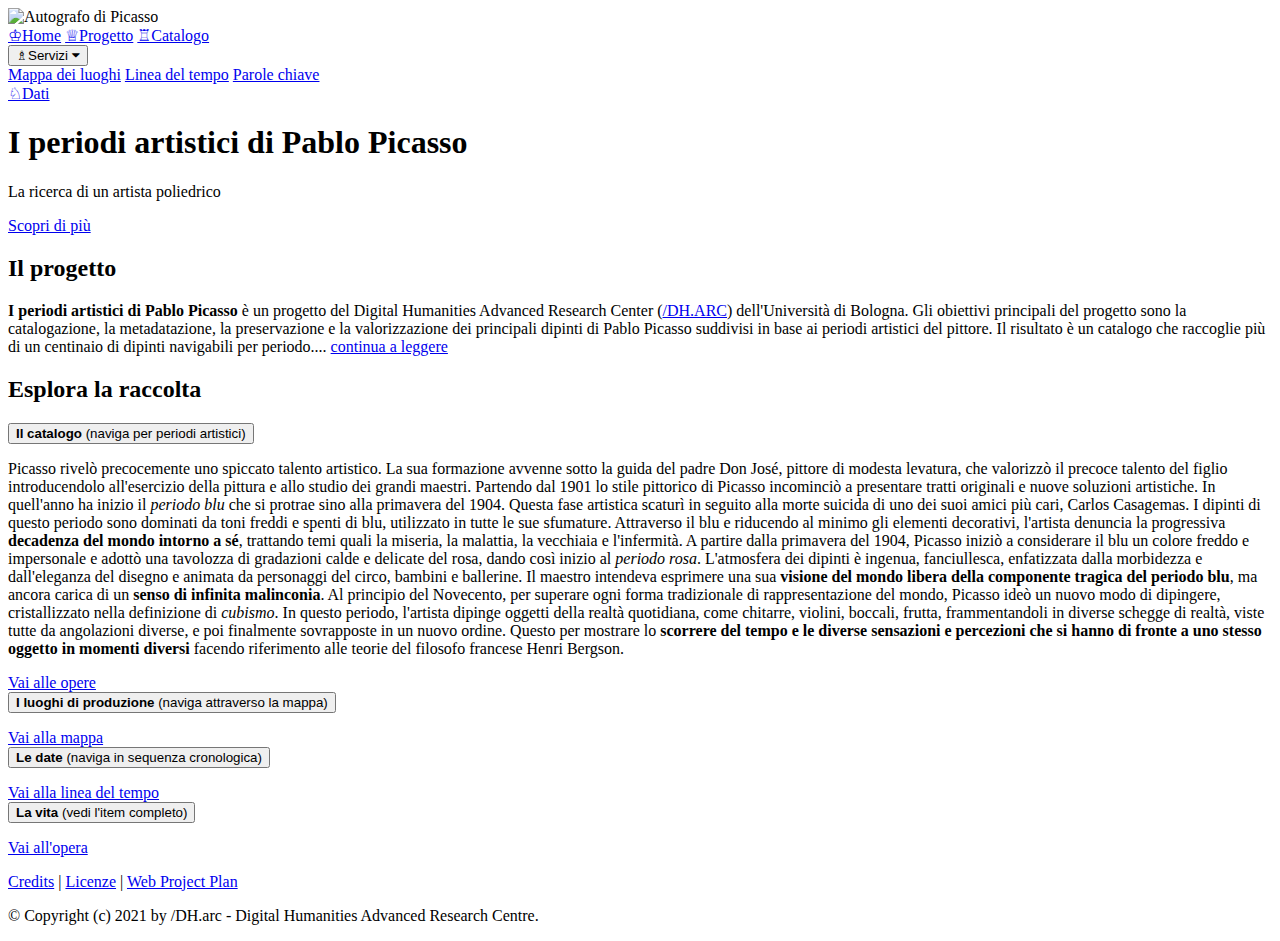
==== index.html @ 27cebf6b "Add files via upload" ====
<!DOCTYPE html>
<html lang="it">
  <head>
    <title>I periodi artistici di Pablo Picasso</title>
    <meta charset="UTF-8" />
    <meta name="viewport" content="width=device-width, initial-scale=1" />
    <link rel="stylesheet" type="text/css" href="style/style.css" />
    <link rel="stylesheet" href="https://cdnjs.cloudflare.com/ajax/libs/font-awesome/4.7.0/css/font-awesome.min.css">
  </head>
  <body>
    <!-- header -->
   <header>
     <div class="header">
        <img src="img/layout/header.png" class="center responsive" alt="Autografo di Picasso" />
      </div>
   </header>
    <!-- navigation bar -->
    <nav>
      <div class="topnav">
        <a href="#" class="active" title="Link alla home">&#9812;Home</a>
        <a href="#" title="Link al progetto">&#9813;Progetto</a>
        <a href="list-items.html" title="Link al catalogo">&#9814;Catalogo</a>
        <div class="dropdown">
          <button class="dropbtn">&#9815;Servizi <i class="fa fa-caret-down"></i></button>
            <div class="dropdown-content">
                <a href="https://leafletjs.com/index.html" title="Link alla mappa su Leaflet" target="_blank">Mappa dei luoghi</a>
                <a href="https://timeline.knightlab.com/" title="Link alla linea del tempo da Knight Lab" target="_blank">Linea del tempo</a>
                <a href="https://tagcrowd.com/" title="Link al tag cloud su Tag Crowd" target="_blank">Parole chiave</a>
            </div>
        </div>
        <a href="https://collectionbuilder.github.io/collectionbuilder-gh/data.html" target="blank" title="Link ai dati da CollectionBuilder">&#9816;Dati</a>
      </div>
    </nav>
    <!-- hero img -->
     <div class="hero-image">
      <div class="hero-text">
        <h1>I periodi artistici di Pablo Picasso</h1>
        <p>La ricerca di un artista poliedrico</p>
        <a href="#scopri-di-piu" class="btn default" title="Scopri di più">Scopri di più</a>
      </div>
    </div>
   <!-- 1 column -->
    <section>
    <div class="row bg-gray" id="scopri-di-piu">
      <div class="column">
        <h2>Il progetto</h2>
        <p>
          <b>I periodi artistici di Pablo Picasso</b> è un progetto del Digital
          Humanities Advanced Research Center (<a
            href="https://centri.unibo.it/dharc/en"
            title="Link al Centro di ricerca Dharc"
            target="_blank">/DH.ARC</a
          >) dell'Università di Bologna. Gli obiettivi principali del progetto
          sono la catalogazione, la metadatazione, la preservazione e la
          valorizzazione dei principali dipinti di Pablo Picasso suddivisi in
          base ai periodi artistici del pittore. Il risultato è un catalogo che
          raccoglie più di un centinaio di dipinti navigabili per periodo.... <a href="#">continua a leggere</a>
        </p>
      </div>
    </div>
  </section>
    <!-- 1 column -->
   </section>
    <div class="row bg-pink">
      <div class="column">
        <h2 class="txt-light">Esplora la raccolta</h2>
        <!-- accordion -->
        <!-- periodo blu -->
        <button class="accordion"><b>Il catalogo</b> <span> (naviga per periodi artistici)</span></button>
        <div class="panel">
          <p>
            Picasso rivelò precocemente uno spiccato talento artistico. La sua
            formazione avvenne sotto la guida del padre Don José, pittore di
            modesta levatura, che valorizzò il precoce talento del figlio
            introducendolo all'esercizio della pittura e allo studio dei grandi
            maestri.
                        Partendo dal 1901 lo stile pittorico di Picasso incominciò a
            presentare tratti originali e nuove soluzioni artistiche. In
            quell'anno ha inizio il <i>periodo blu</i> che si protrae sino alla
            primavera del 1904. Questa fase artistica scaturì in seguito alla
            morte suicida di uno dei suoi amici più cari, Carlos Casagemas. I
            dipinti di questo periodo sono dominati da toni freddi e spenti di
            blu, utilizzato in tutte le sue sfumature. Attraverso il blu e
            riducendo al minimo gli elementi decorativi, l'artista denuncia la
            progressiva <b>decadenza del mondo intorno a sé</b>, trattando temi
            quali la miseria, la malattia, la vecchiaia e l'infermità.
                        A partire dalla primavera del 1904, Picasso iniziò a considerare il
            blu un colore freddo e impersonale e adottò una tavolozza di
            gradazioni calde e delicate del rosa, dando così inizio al
            <i>periodo rosa</i>. L'atmosfera dei dipinti è ingenua,
            fanciullesca, enfatizzata dalla morbidezza e dall'eleganza del
            disegno e animata da personaggi del circo, bambini e ballerine. Il
            maestro intendeva esprimere una sua
            <b>visione del mondo libera della componente tragica del periodo
              blu</b>, ma ancora carica di un <b>senso di infinita malinconia</b>.
              Al principio del Novecento, per superare ogni forma tradizionale di
            rappresentazione del mondo, Picasso ideò un nuovo modo di dipingere,
            cristallizzato nella definizione di <i>cubismo</i>. In questo
            periodo, l'artista dipinge oggetti della realtà quotidiana, come
            chitarre, violini, boccali, frutta, frammentandoli in diverse
            schegge di realtà, viste tutte da angolazioni diverse, e poi
            finalmente sovrapposte in un nuovo ordine. Questo per mostrare lo
            <b>scorrere del tempo e le diverse sensazioni e percezioni che si
              hanno di fronte a uno stesso oggetto in momenti diversi</b> facendo riferimento alle teorie del filosofo francese Henri
            Bergson.
          </p>
          <a href="list-items.html" class="btn default" title="Vai alle opere">Vai alle opere</a>
        </div>
        <!-- periodo blu -->
        <button class="accordion"><b>I luoghi di produzione</b> <span>(naviga attraverso la mappa)</span></button>
        <div class="panel">
          <p>

          </p>
          <a href="#" class="btn default" title="Vai alla mappa">Vai alla mappa</a> 
        </div>
        <!-- periodo rosa -->
        <button class="accordion"><b>Le date</b> <span>(naviga in sequenza cronologica)</span></button>
        <div class="panel">
          <p>

          </p>
          <a href="#" class="btn default" title="Vai alle linea del tempo">Vai alla linea del tempo</a>
        </div>
        <!-- periodo cubismo -->
        <button class="accordion"><b>La vita</b> <span>(vedi l'item completo)</span></button>
        <div class="panel">
          <p>

          </p>
          <a href="item.html" class="btn default" title="Vai all'opera">Vai all'opera</a>
        </div>
      </div>
    </div>
    </section>
    <!-- footer -->
    <footer>
    <div class="footer">
      <p><a href="#" title="Credits">Credits</a>  |  <a href="#" title="Licenze">Licenze</a> |  <a href="#" title="Piano di progetto">Web Project Plan</a> </p>
    </div>
    <div class="copyright">
      <p>© Copyright (c) 2021 by /DH.arc - Digital Humanities Advanced Research Centre.</p>
    </div>
  </footer>
    <!-- script -->
    <script src="js/main.js"></script>
    <!-- accordion -->
    <script>
      var acc = document.getElementsByClassName("accordion");
      var i;
      for (i = 0; i < acc.length; i++) {
        acc[i].addEventListener("click", function () {
          this.classList.toggle("active");
          var panel = this.nextElementSibling;
          if (panel.style.display === "block") {
            panel.style.display = "none";
          } else {
            panel.style.display = "block";
          }
        });
      }
    </script>
  </body>
</html>
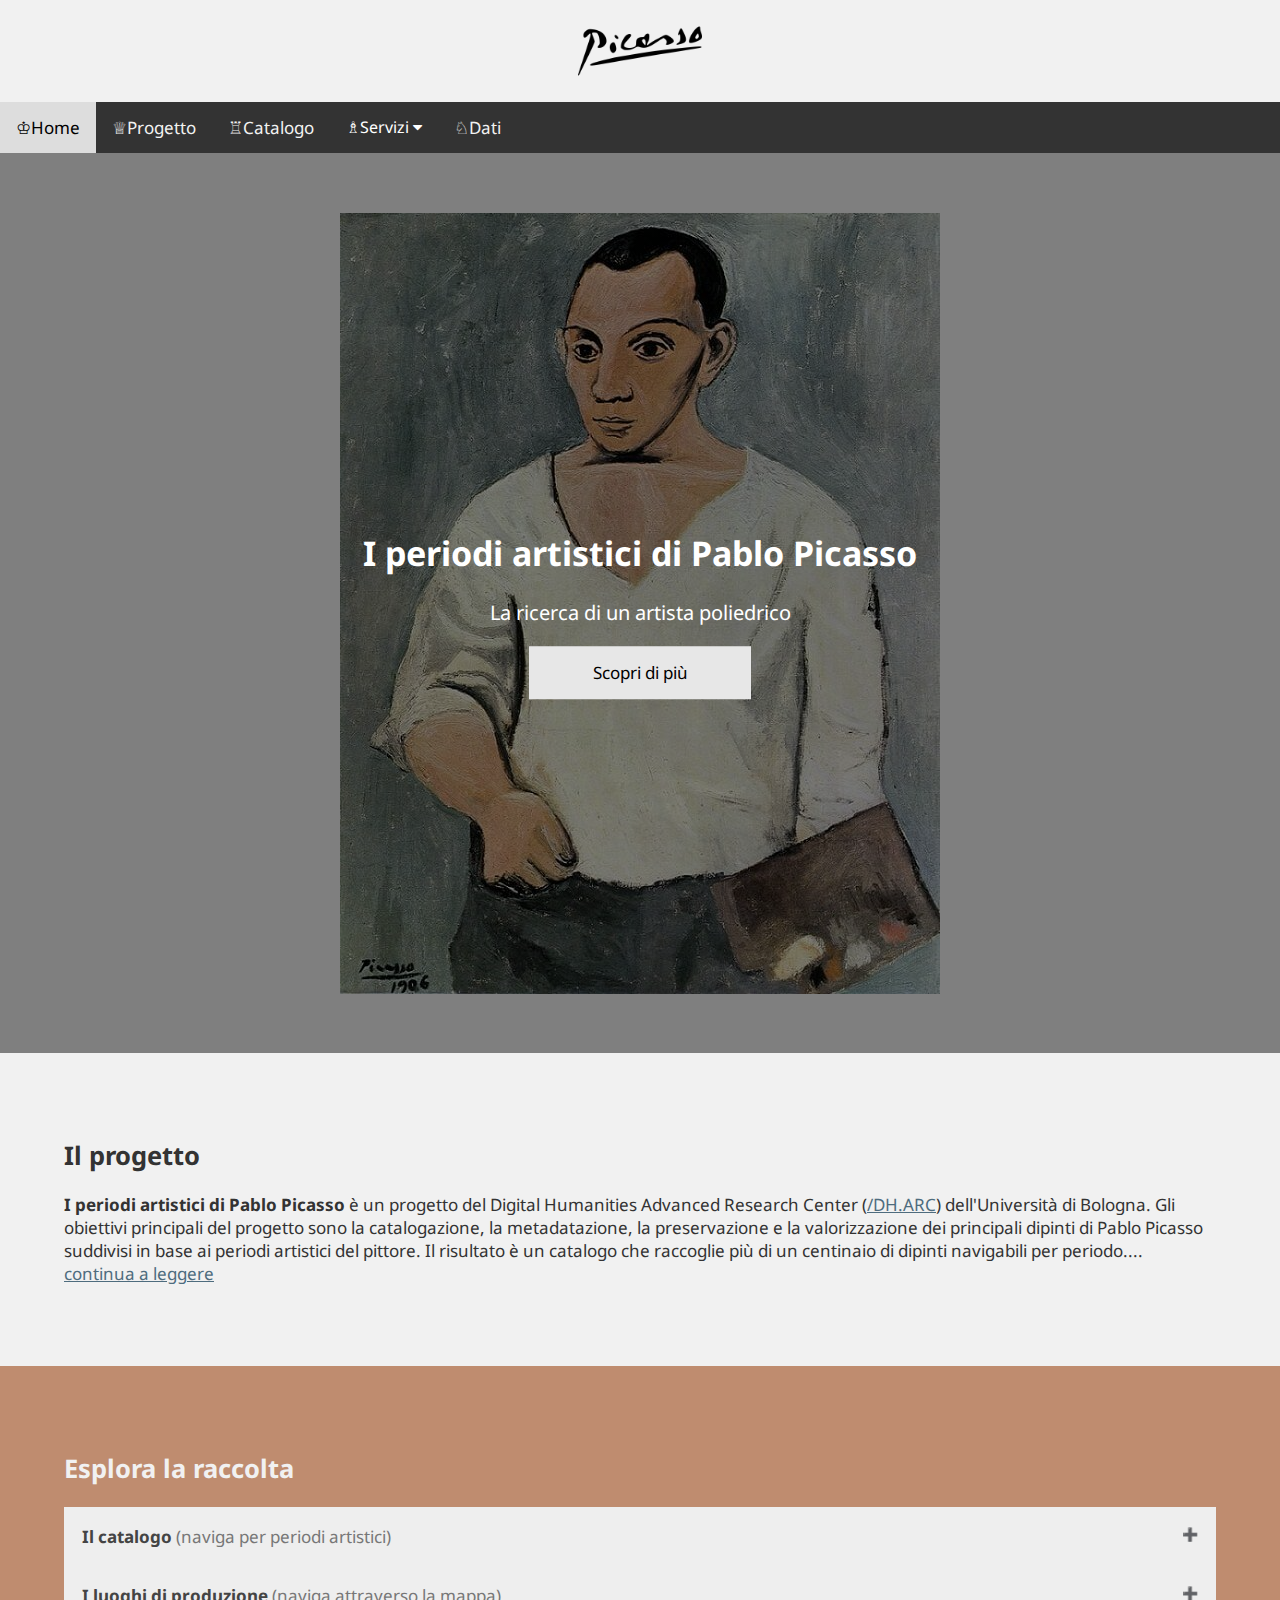
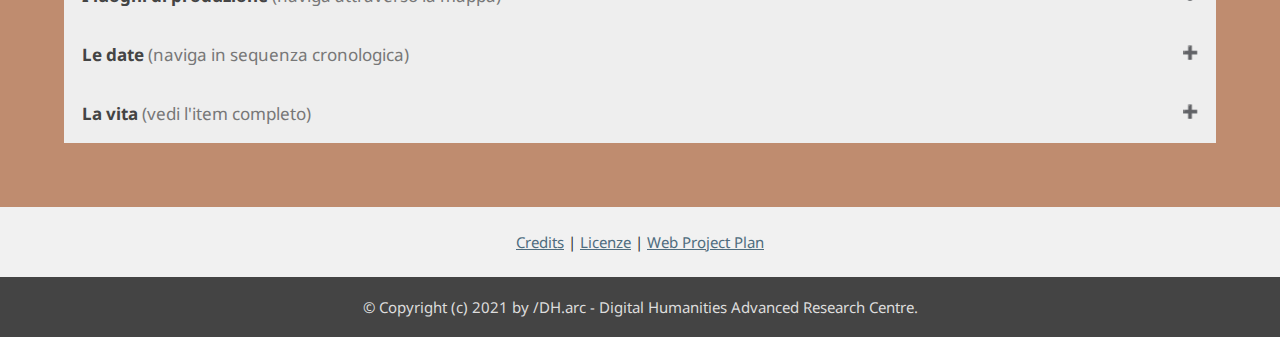
==== commit 62a5d9fe: "Update index.html" ====
--- a/index.html
+++ b/index.html
@@ -3,8 +3,11 @@
   <head>
     <title>I periodi artistici di Pablo Picasso</title>
     <meta charset="UTF-8" />
+    <!-- responsivness -->
     <meta name="viewport" content="width=device-width, initial-scale=1" />
+     <!-- foglio di stile -->
     <link rel="stylesheet" type="text/css" href="style/style.css" />
+     <!-- libreria di icone -->
     <link rel="stylesheet" href="https://cdnjs.cloudflare.com/ajax/libs/font-awesome/4.7.0/css/font-awesome.min.css">
   </head>
   <body>
@@ -110,7 +113,7 @@
         <button class="accordion"><b>I luoghi di produzione</b> <span>(naviga attraverso la mappa)</span></button>
         <div class="panel">
           <p>
-
+            Testo
           </p>
           <a href="#" class="btn default" title="Vai alla mappa">Vai alla mappa</a> 
         </div>
@@ -118,7 +121,7 @@
         <button class="accordion"><b>Le date</b> <span>(naviga in sequenza cronologica)</span></button>
         <div class="panel">
           <p>
-
+            Testo
           </p>
           <a href="#" class="btn default" title="Vai alle linea del tempo">Vai alla linea del tempo</a>
         </div>
@@ -126,7 +129,7 @@
         <button class="accordion"><b>La vita</b> <span>(vedi l'item completo)</span></button>
         <div class="panel">
           <p>
-
+              Testo
           </p>
           <a href="item.html" class="btn default" title="Vai all'opera">Vai all'opera</a>
         </div>
--- a/style/style.css
+++ b/style/style.css
@@ -0,0 +1,563 @@
+/* FONTS */
+/* normal */
+@import url("https://fonts.googleapis.com/css2?family=Noto+Sans&display=swap");
+
+/* BASICS */
+
+* {
+  box-sizing: border-box;
+  font-family: "Noto Sans", sans-serif;
+  -webkit-font-smoothing: antialiased;
+}
+
+/* html */
+html {
+  height: 100%;
+}
+
+/* body*/
+body {
+  color: #333;
+  font-size: 17px;
+  margin: 0;
+  height: 100%;
+}
+
+/* a */
+a {
+  color: #4e6c7e;
+}
+
+a:hover {
+  color: #30434f;
+}
+
+/* background */
+.bg-gray {
+  background-color: #f1f1f1;
+}
+
+.bg-pink {
+  background-color: #bf8c6f;
+}
+
+.bg-blue {
+  background-color: #4e6c7e;
+}
+
+.bg-black {
+  background-color: gray;
+}
+
+
+/* bold */
+.bold {
+  font-weight: bold;
+}
+
+/* underline */
+.underline {
+  text-decoration: underline;
+}
+
+
+/* colors */
+.txt-light {
+  color: #f1f1f1;
+}
+
+/* border */
+.border-section {
+  padding: 12px 12px;
+  border: 1px solid #ccc;
+}
+
+/* padding */
+.pd-12 {
+  margin: 12px 0;
+  padding: 12px;
+}
+
+/* LAYOUT */
+
+/* header */
+.header {
+  background-color: #f1f1f1;
+  padding: 20px;
+  text-align: center;
+}
+
+.header img {
+  width: 10%;
+  height: auto;
+}
+
+/* navigation bar */
+.topnav {
+  background-color: #333;
+  overflow: hidden;
+}
+
+.topnav a {
+  color: #f2f2f2;
+  display: block;
+  float: left;
+  padding: 14px 16px;
+  text-align: center;
+  text-decoration: none;
+}
+
+.topnav .active {
+  color: #000;
+  background-color: #ddd;
+}
+
+.topnav a:hover {
+  background-color: #ddd;
+  color: black;
+}
+
+/* row */
+.row:after {
+  content: "";
+  display: table;
+  clear: both;
+}
+
+/* one column */
+.column {
+  float: left;
+  padding: 5%;
+  width: 100%;
+}
+
+/* two columns */
+/* left column */
+.leftcolumn {
+  float: left;
+  padding: 15px;
+  width: 20%;
+}
+
+/* right column */
+.rightcolumn {
+  float: left;
+  padding: 15px;
+  width: 80%;
+}
+
+/* equal columns */
+.equalcolumn {
+  float: left;
+  padding: 15px;
+  width: 50%;
+}
+
+/* responsive column */
+@media screen and (max-width: 600px) {
+  /* columns */
+  .column,
+  .leftcolumn,
+  .rightcolumn,
+  .equalcolumn {
+    width: 100%;
+  }
+}
+
+/* footer */
+.footer {
+  background-color: #f1f1f1;
+  font-size: 15px;
+  padding: 10px;
+  text-align: center;
+}
+
+/* footer */
+.copyright {
+  background-color: #444;
+  color: #ddd;
+  font-size: 15px;
+  padding: 5px;
+  text-align: center;
+}
+
+/* COMPONENTS */
+/* img */
+/* img responsive */
+.responsive {
+  width: 100%;
+  height: auto;
+}
+
+/* img center */
+.center {
+  display: block;
+  margin: 0 auto;
+}
+
+.img-item {
+  width: 50%;
+  height: auto;
+}
+
+/* button */
+.btn {
+  display: block;
+  border: none;
+  color: white;
+  margin-top: 15px;
+  padding: 15px 30px;
+  cursor: pointer;
+  text-align: center;
+  text-decoration: none;
+}
+
+.default {
+  background-color: #e7e7e7;
+  color: black;
+}
+
+.default:hover {
+  background: #ddd;
+}
+
+/* search bar */
+form.example {
+  margin: auto;
+  max-width: 300px;
+}
+
+form.example input[type="text"] {
+  padding: 10px;
+  font-size: 13px;
+  border: 1px solid grey;
+  float: left;
+  width: 80%;
+  background: #f1f1f1;
+}
+
+form.example button {
+  float: left;
+  width: 20%;
+  padding: 10px;
+  color: white;
+  font-size: 13px;
+  border: 1px solid grey;
+  border-left: none;
+  cursor: pointer;
+}
+
+form.example button:hover {
+  background: #30434f;
+}
+
+form.example::after {
+  content: "";
+  clear: both;
+  display: table;
+}
+
+/* tabs */
+.tab {
+  overflow: hidden;
+  border: 1px solid #ccc;
+  background-color: #f1f1f1;
+}
+
+.tab button {
+  background-color: inherit;
+  float: left;
+  font-size: 15px;
+  border: none;
+  outline: none;
+  cursor: pointer;
+  padding: 14px 16px;
+  transition: 0.3s;
+}
+
+.tab button:hover {
+  background-color: #ddd;
+}
+
+.tab button.active {
+  background-color: #ccc;
+}
+
+.tabcontent {
+  display: none;
+  padding: 6px 12px;
+  border: 1px solid #ccc;
+  border-top: none;
+}
+
+/* pagination */
+.pagination {
+  font-size: 13px;
+  margin: 20px 0;
+  text-align: center;
+}
+
+.pagination a {
+  color: black;
+  padding: 8px 16px;
+  text-decoration: none;
+  transition: background-color 0.3s;
+}
+
+.pagination a.active {
+  background-color: #30434f;
+  color: white;
+}
+
+.pagination a:hover:not(.active) {
+  background-color: #ddd;
+}
+
+/* cards */
+.card {
+  background-color: #ffffff;
+  box-shadow: 0 4px 8px 0 rgba(0, 0, 0, 0.2);
+  transition: 0.3s;
+}
+
+.card:hover {
+  box-shadow: 0 8px 16px 0 rgba(0, 0, 0, 0.2);
+}
+
+.container {
+  padding: 2px 16px;
+}
+
+.card a {
+  margin-bottom: 16px;
+}
+
+.card .img {
+  background-repeat: no-repeat;
+  background-size: cover;
+  height: 500px;
+}
+
+/* img giovinezza */
+.card .img-giovinezza-1 {
+  background-image: url("../img/opere/giovinezza/giovinezza-la-prima-comunione.jpg");
+}
+
+.card .img-giovinezza-2 {
+  background-image: url("../img/opere/giovinezza/giovinezza-l-enfant-de-choeur.jpeg");
+}
+
+.card .img-giovinezza-3 {
+  background-image: url("../img/opere/giovinezza/giovinezza-autoritratto.jpg");
+}
+
+.card .img-giovinezza-4 {
+  background-image: url("../img/opere/giovinezza/giovinezza-scienza-e-carita.jpg");
+}
+
+/* img periodo blu */
+.card .img-periodo-blu-1 {
+  background-image: url("../img/opere/periodo-blu/periodo-blu-la-vita.jpg");
+}
+
+.card .img-periodo-blu-2 {
+  background-image: url("../img/opere/periodo-blu/periodo-blu-il-vecchio-ebreo.jpg");
+}
+
+.card .img-periodo-blu-3 {
+  background-image: url("../img/opere/periodo-blu/periodo-blu-poveri-in-riva-al-mare.jpg");
+}
+
+.card .img-periodo-blu-4 {
+  background-image: url("../img/opere/periodo-blu/periodo-blu-la-celestina.jpg");
+}
+
+/* img periodo rosa */
+.card .img-periodo-rosa-1 {
+  background-image: url("../img/opere/periodo-rosa/periodo-rosa-l-attore.jpg");
+}
+
+.card .img-periodo-rosa-2 {
+  background-image: url("../img/opere/periodo-rosa/periodo-rosa-famiglia-di-arlecchino-con-scimmia.jpg");
+}
+
+.card .img-periodo-rosa-3 {
+  background-image: url("../img/opere/periodo-rosa/periodo-rosa-ragazzo-con-pipa.jpg");
+}
+
+.card .img-periodo-rosa-4 {
+  background-image: url("../img/opere/periodo-rosa/periodo-rosa-ragazzo-che-conduce-un-cavallo.jpg");
+}
+
+/* img cubismo */
+.card .img-cubismo-1 {
+  background-image: url("../img/opere/cubismo/img-cubismo-1.jpg");
+}
+
+.card .img-cubismo-2 {
+  background-image: url("../img/opere/cubismo/img-cubismo-2.jpg");
+}
+
+.card .img-cubismo-3 {
+  background-image: url("../img/opere/cubismo/img-cubismo-3.jpg");
+}
+
+.card .img-cubismo-4 {
+  background-image: url("../img/opere/cubismo/img-cubismo-4.jpg");
+}
+
+/* accordion */
+.accordion {
+  background-color: #eee;
+  color: #444;
+  cursor: pointer;
+  font-size: 17px;
+  padding: 18px;
+  width: 100%;
+  text-align: left;
+  border: none;
+  outline: none;
+  transition: 0.4s;
+}
+
+.active,
+.accordion:hover {
+  background-color: #ccc;
+}
+
+.panel {
+  padding: 0 18px;
+  background-color: white;
+  display: none;
+  overflow: hidden;
+}
+
+.panel a {
+  margin-bottom: 16px;
+  text-align: center;
+  width: 20%;
+}
+
+.accordion:after {
+  content: "\02795";
+  font-size: 13px;
+  color: #777;
+  float: right;
+  margin-left: 5px;
+}
+
+.accordion.active:after {
+  content: "\2796";
+}
+
+.accordion span,
+.tab span,
+.tabcontent span,
+.metadata span {
+  color: #777;
+}
+
+/* hero image */
+.hero-image {
+  background-image: linear-gradient(rgba(0, 0, 0, 0.5), rgba(0, 0, 0, 0.5)),
+    url("../img/layout/hero-img.jpg");
+  height: 100%;
+  background-position: center;
+  background-repeat: no-repeat;
+  position: relative;
+}
+
+.hero-image .btn {
+  display: block;
+  margin: 0 auto;
+  width: 40%;
+}
+
+.hero-text {
+  text-align: center;
+  position: absolute;
+  top: 50%;
+  left: 50%;
+  transform: translate(-50%, -50%);
+  color: white;
+}
+
+.hero-text p {
+  font-size: 20px;
+}
+
+/* breadcrumbs */
+ul.breadcrumb {
+  padding: 10px 16px;
+  list-style: none;
+  background-color: #f1f1f1;
+}
+
+ul.breadcrumb li {
+  display: inline;
+  font-size: 15px;
+}
+
+ul.breadcrumb li + li:before {
+  padding: 8px;
+  color: black;
+  content: "/\00a0";
+}
+
+ul.breadcrumb li a {
+  color: #4e6c7e;
+  text-decoration: none;
+}
+
+ul.breadcrumb li a:hover {
+  color: #30434f;
+  text-decoration: underline;
+}
+
+/* dropdown menu */
+
+.dropdown {
+  float: left;
+  overflow: hidden;
+}
+
+.dropdown .dropbtn {
+  font-size: 16px;  
+  border: none;
+  outline: none;
+  color: white;
+  padding: 14px 16px;
+  background-color: inherit;
+  font-family: inherit;
+  margin: 0;
+}
+
+.navbar a:hover, .dropdown:hover .dropbtn {
+  background-color: gray;
+}
+
+.dropdown-content {
+  display: none;
+  position: absolute;
+  background-color: #f9f9f9;
+  min-width: 160px;
+  box-shadow: 0px 8px 16px 0px rgba(0,0,0,0.2);
+  z-index: 1;
+}
+
+.dropdown-content a {
+  float: none;
+  color: black;
+  padding: 12px 16px;
+  text-decoration: none;
+  display: block;
+  text-align: left;
+}
+
+.dropdown-content a:hover {
+  background-color: #ddd;
+}
+
+.dropdown:hover .dropdown-content {
+  display: block;
+}
